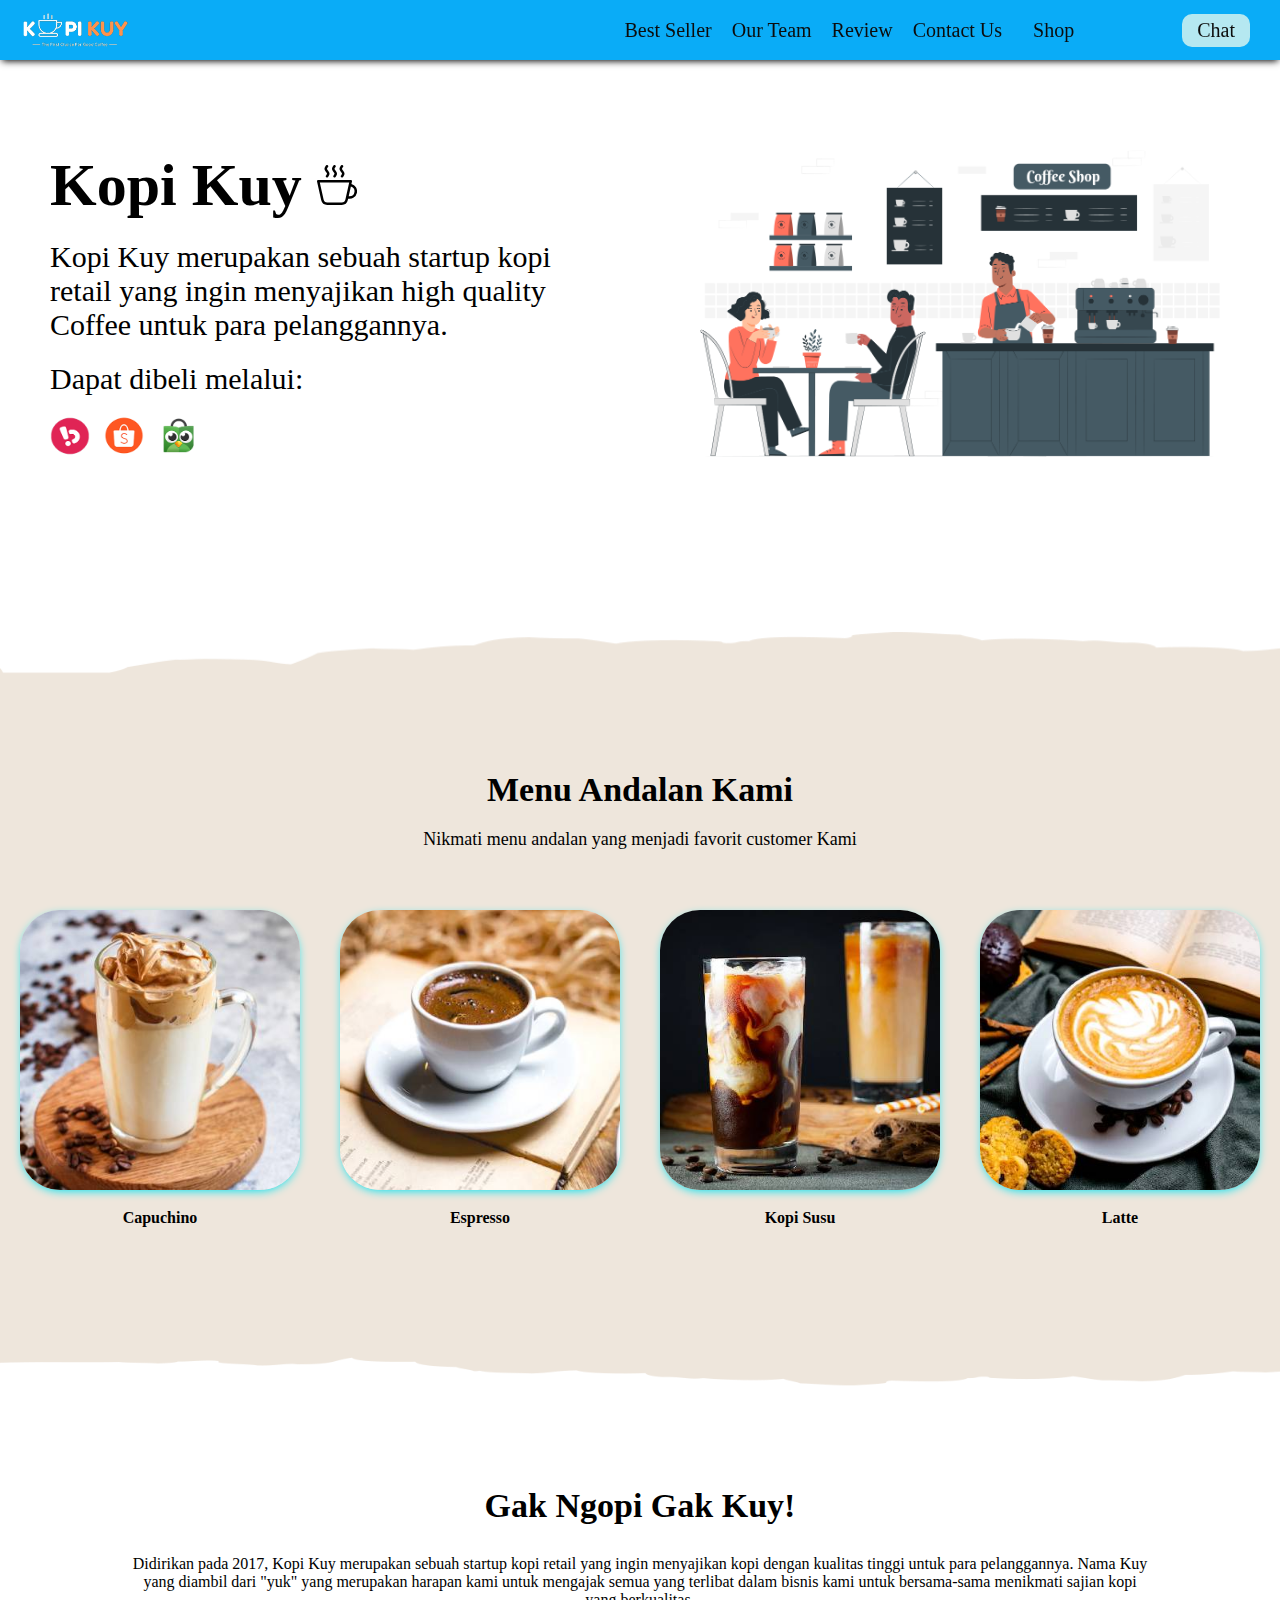
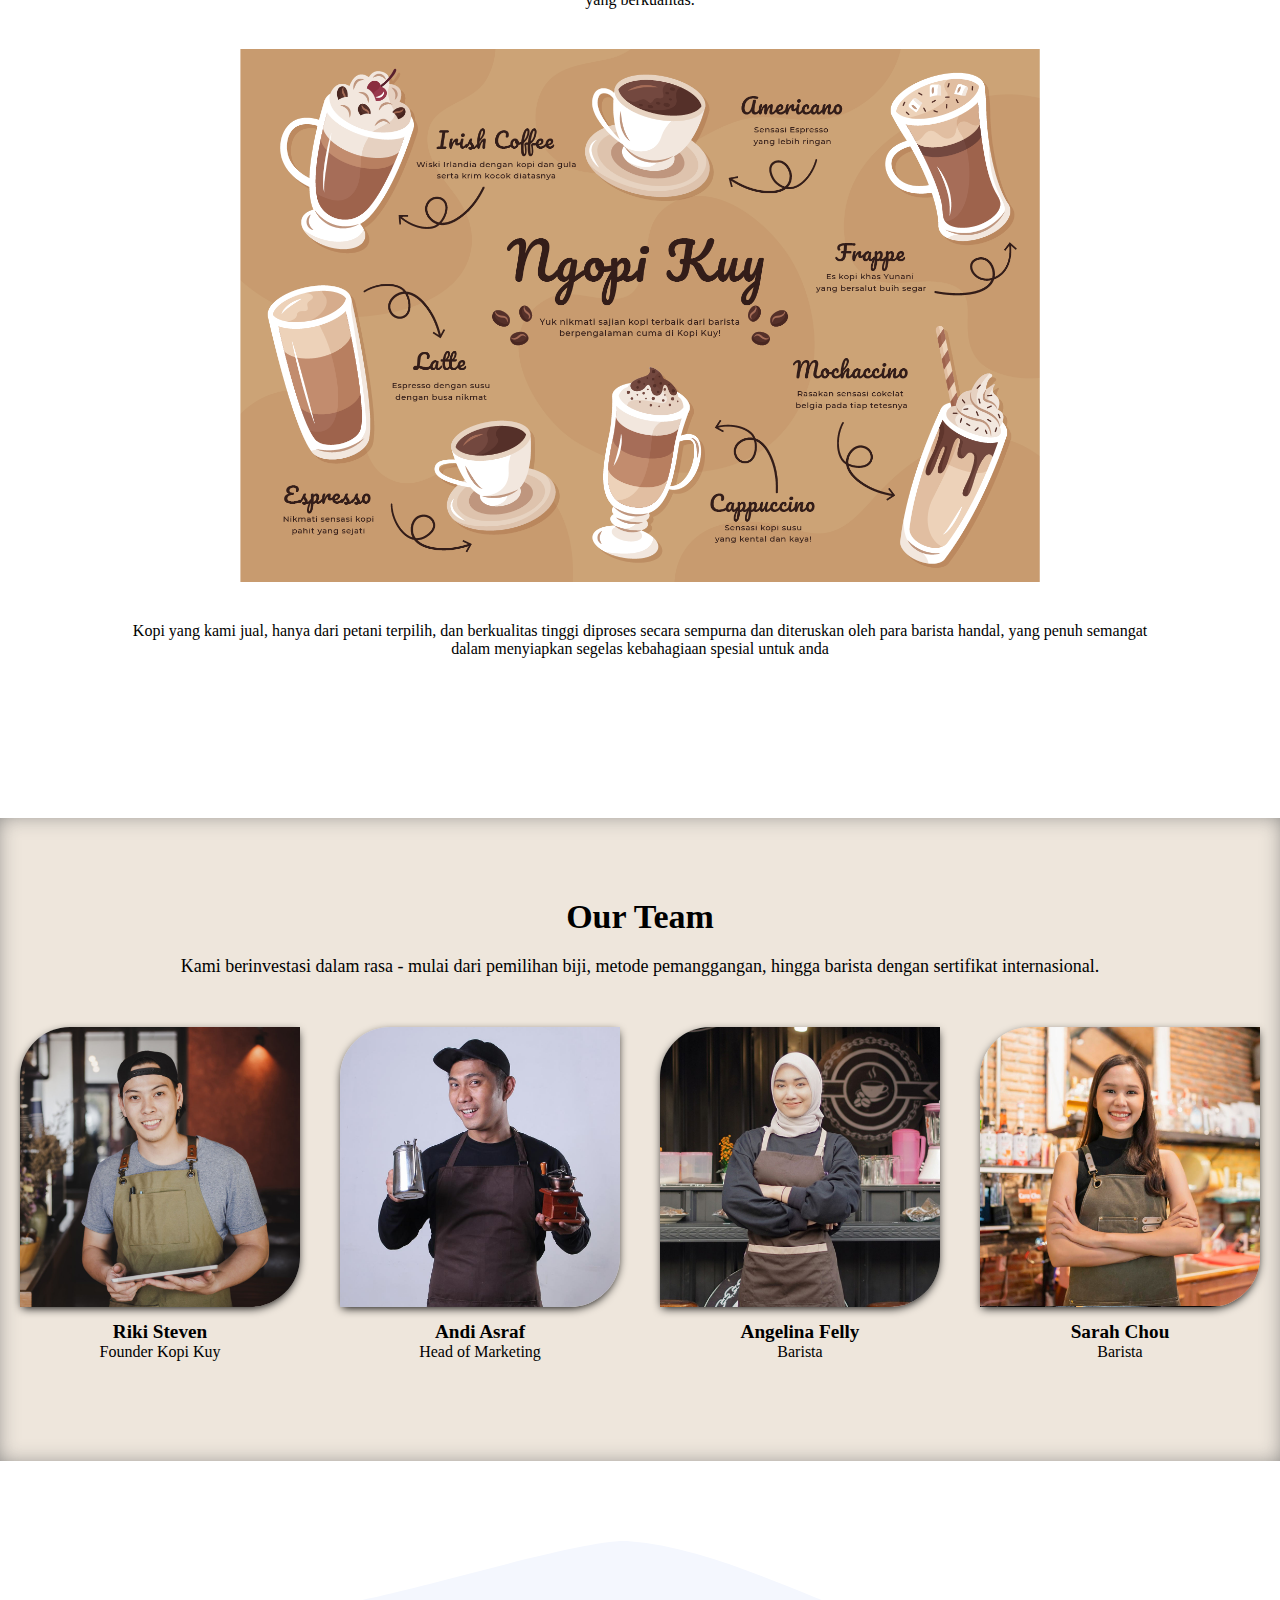
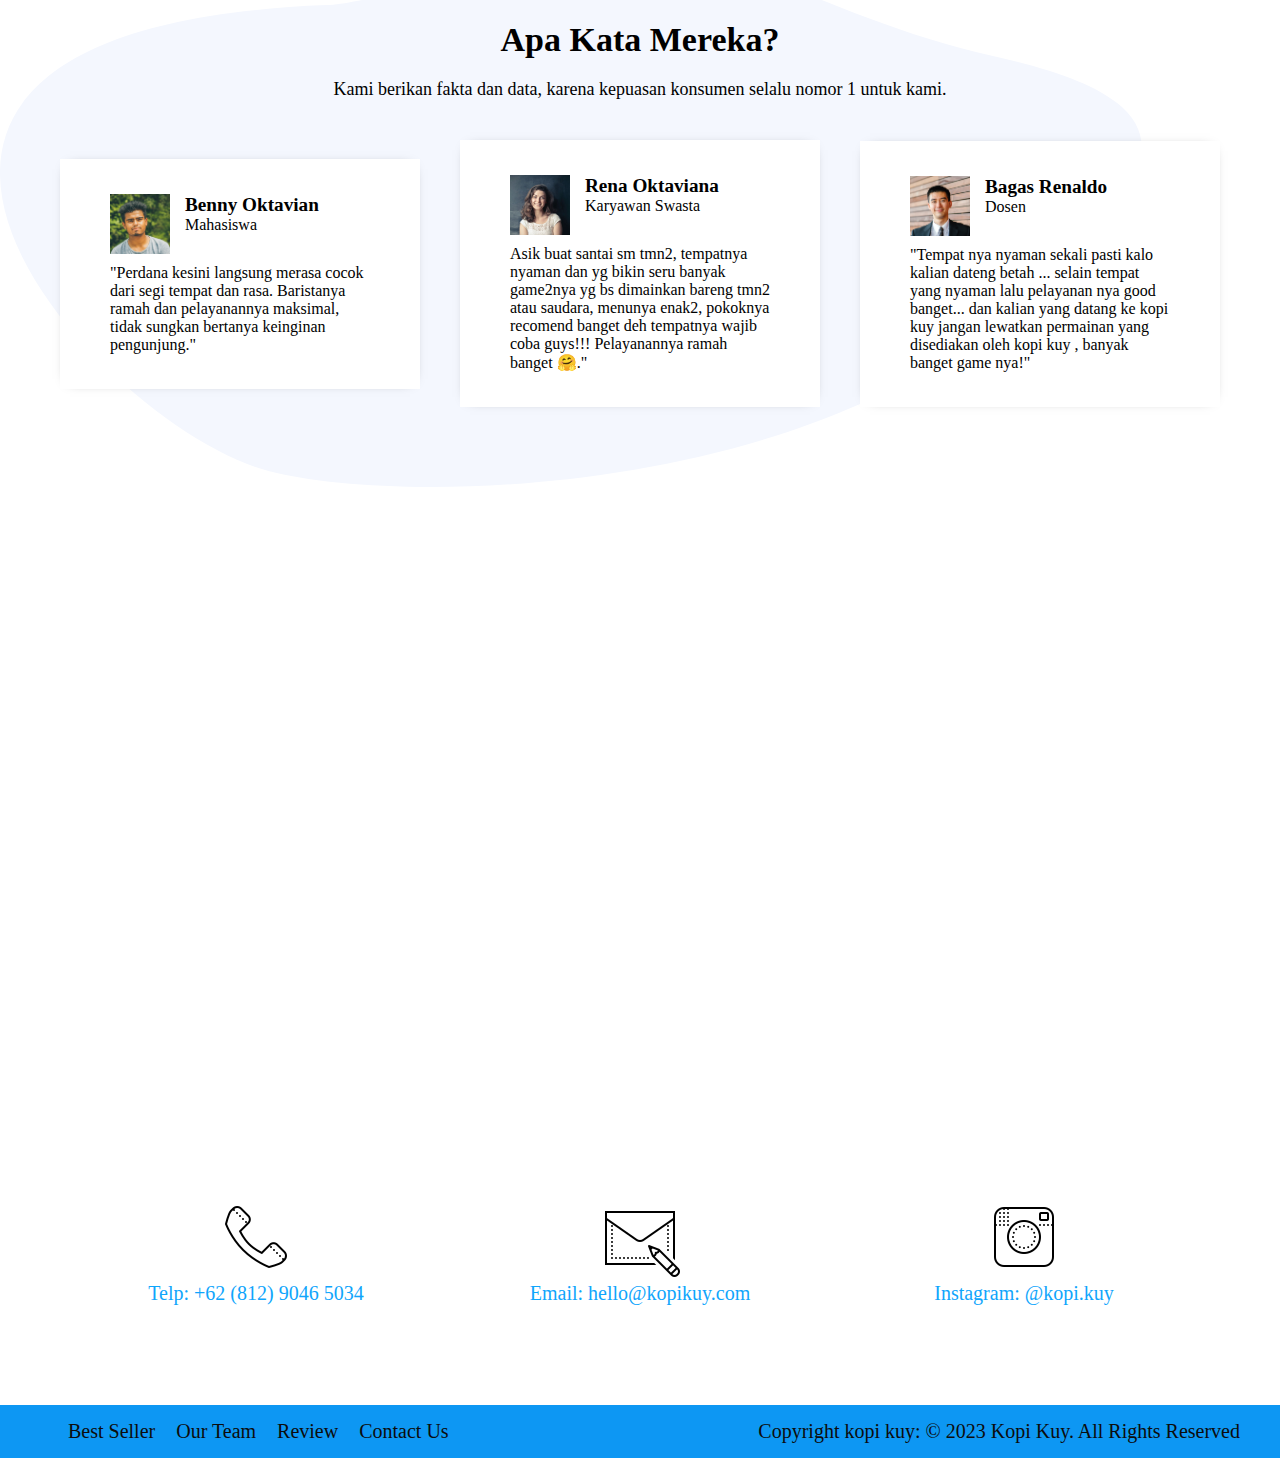
==== index.html @ c2d3ba1f "Commit Pertama" ====
<!DOCTYPE html>
<html lang="id">

<head>
    <meta charset="UTF-8">
    <meta http-equiv="X-UA-Compatible" content="IE=edge">
    <meta name="viewport" content="width=device-width, initial-scale=1.0">
    <link rel="shortcut icon" href="images/favicon.ico" type="image/x-icon">
    <title>Website Kopi Kuy</title>
    <link rel="stylesheet" href="css/style.css">
</head>

<body>
    <nav>
        <img class="logo" src="images/logo/logo_kuy.png">
        <div class="navigasi">
            <a href="#best-seller">Best Seller</a>
            <a href="#our-team">Our Team</a>
            <a href="#review">Review</a>
            <a href="#contact-us">Contact Us</a>
        </div>
        <a class="shop" href="produk.html">Shop</a>
        <a class="chat" href="https://wa.me/628123456?text=Saya ingin bertanya" target="_blank">Chat</a>
    </nav>

    <!-- Tulis Kode HTML / <header> Setelah baris di bawah ini (baris 28) -->

    <header>
        <div class="kiri">
            <h1>
                Kopi Kuy
                <img src="images/icon/icon_kopi.svg" alt="Logo Kopi">
            </h1>
            <p>
                Kopi Kuy merupakan sebuah startup kopi retail yang ingin menyajikan
                high quality Coffee untuk para pelanggannya.
            </p>
            <p>
                Dapat dibeli melalui:
            </p>
            <div class="olshop">
                <img src="images/logo/logo_bukalapak.png" alt="Logo bukalapak">
                <img src="images/logo/logo_shopee.png" alt="logo shopee">
                <img src="images/logo/logo_tokopedia.png" alt="logo tokopedia">
            </div>
        </div>
        <div class="kanan">
            <img src="images/header/header3.png" alt="gambar header">
        </div>
    </header>

    <main>
        <section class="best-seller" id="best-seller">
            <h2>
                Menu Andalan Kami
            </h2>
            <p>
                Nikmati menu andalan yang menjadi favorit customer Kami
            </p>
            <div class="produk">
                <img src="images/produk/product_capuchino.jpg" alt="">
                <p>
                    Capuchino
                </p>
            </div>
            <div class="produk">
                <img src="images/produk/product_espresso.jpg" alt="">
                <p>
                    Espresso
                </p>
            </div>
            <div class="produk">
                <img src="images/produk/product_kopi_susu.jpg" alt="">
                <p>
                    Kopi Susu
                </p>
            </div>
            <div class="produk">
                <img src="images/produk/product_latte.jpg" alt="">
                <p>
                    Latte
                </p>
            </div>

        </section>
        <section class="about-us" id="about-us">
            <h2>
                Gak Ngopi Gak Kuy!
            </h2>
            <p>
                Didirikan pada 2017, Kopi Kuy merupakan sebuah startup kopi retail
                yang ingin menyajikan kopi dengan kualitas tinggi untuk para pelanggannya.
                Nama Kuy yang diambil dari "yuk" yang merupakan harapan kami untuk mengajak semua
                yang terlibat dalam bisnis kami untuk bersama-sama menikmati sajian kopi yang berkualitas.
            </p>
            <img src="images/about-us/aset_kopi_jumbo.png" alt="">
            <p>
                Kopi yang kami jual, hanya dari petani terpilih, dan berkualitas tinggi diproses
                secara sempurna dan diteruskan oleh para barista handal, yang penuh semangat
                dalam menyiapkan segelas kebahagiaan spesial untuk anda
            </p>
        </section>
        <section class="our-team" id="our-team">
            <h2>
                Our Team
            </h2>
            <p>
                Kami berinvestasi dalam rasa - mulai dari pemilihan biji, metode pemanggangan,
                hingga barista dengan sertifikat internasional.
            </p>
            <div class="team">
                <img src="images/team/team1.jpg" alt="">
                <h3>
                    Riki Steven
                </h3>
                <p>
                    Founder Kopi Kuy
                </p>
            </div>
            <div class="team">
                <img src="images/team/team2.jpg" alt="">
                <h3>
                    Andi Asraf
                </h3>
                <p>
                    Head of Marketing
                </p>
            </div>
            <div class="team">
                <img src="images/team/team3.jpg" alt="">
                <h3>
                    Angelina Felly
                </h3>
                <p>
                    Barista
                </p>
            </div>
            <div class="team">
                <img src="images/team/team4.jpg" alt="">
                <h3>
                    Sarah Chou
                </h3>
                <p>
                    Barista
                </p>
            </div>
        </section>
        <section class="review" id="review">
            <h2>
                Apa Kata Mereka?
            </h2>
            <p>
                Kami berikan fakta dan data, karena kepuasan konsumen selalu nomor 1 untuk kami.
            </p>
            <div class="testimoni">
                <img src="images/customer/customer1.jpg" alt="">
                <div class="profile">
                    <h3>
                        Benny Oktavian
                    </h3>
                    <p>
                        Mahasiswa
                    </p>
                </div>
                <p>
                    "Perdana kesini langsung merasa cocok dari segi tempat dan rasa.
                    Baristanya ramah dan pelayanannya maksimal, tidak sungkan bertanya keinginan pengunjung."
                </p>
            </div>
            <div class="testimoni">
                <img src="images/customer/customer2.jpg" alt="">
                <div class="profile">
                    <h3>
                        Rena Oktaviana
                    </h3>
                    <p>
                        Karyawan Swasta
                    </p>
                </div>
                <p>
                    Asik buat santai sm tmn2, tempatnya nyaman dan yg bikin seru banyak game2nya
                    yg bs dimainkan bareng tmn2 atau saudara, menunya enak2, pokoknya recomend
                    banget deh tempatnya wajib coba guys!!! Pelayanannya ramah banget 🤗."
                </p>
            </div>
            <div class="testimoni">
                <img src="images/customer/customer3.jpg" alt="">
                <div class="profile">
                    <h3>
                        Bagas Renaldo
                    </h3>
                    <p>
                        Dosen
                    </p>
                </div>
                <p>
                    "Tempat nya nyaman sekali pasti kalo kalian dateng betah ...
                    selain tempat yang nyaman lalu pelayanan nya good banget...
                    dan kalian yang datang ke kopi kuy jangan lewatkan permainan yang disediakan
                    oleh kopi kuy , banyak banget game nya!"
                </p>
            </div>
        </section>
        <section class="contact-us" id="contact-us">
            <iframe
                src="https://www.google.com/maps/embed?pb=!1m14!1m8!1m3!1d7932.741866032694!2d106.668581!3d-6.214715!3m2!1i1024!2i768!4f13.1!3m3!1m2!1s0x2e69f9912c7f297b%3A0xe5a3a671dae861ab!2sKopi%20kuy!5e0!3m2!1sid!2sid!4v1680617229460!5m2!1sid!2sid"
                allowfullscreen="" loading="lazy" referrerpolicy="no-referrer-when-downgrade"></iframe>
            <div class="kontak">
                <img src="images/icon/icon_phone.png" alt="">
                <p>
                    Telp: +62 (812) 9046 5034
                </p>
            </div>
            <div class="kontak">
                <img src="images/icon/icon_mail.png" alt="">
                <p>
                    Email: hello@kopikuy.com
                </p>
            </div>
            <div class="kontak">
                <img src="images/icon/icon_instagram.png" alt="">
                <p>
                    Instagram: @kopi.kuy
                </p>
            </div>
        </section>
    </main>
    <footer>
        <div class="navigasi">
            <a href="#best-seller">Best Seller</a>
            <a href="#our-team">Our Team</a>
            <a href="#review">Review</a>
            <a href="#contact-us">Contact Us</a>
        </div>
        <p>
            Copyright kopi kuy: © 2023 Kopi Kuy. All Rights Reserved
        </p>
    </footer>
    <!--
        Kode HTML tidak boleh lewat dari batas ini
        Pastikan setiap section di tutup
        misalnya kode <section class="best-seller"> harus ada
        di bawah kode </header> (perhatikan ada garis miringnya
        dan setiap section harus setelah kode </section>
        jangan menulis <section> di dalam <section>
    -->
</body>

</html>
---- css/style.css ----
/* Kode * di bawah ini untuk mereset tampilan setiap web browser supaya seragam */

* {
   box-sizing: border-box;
   margin: 0;
   padding: 0;
}

html {
   /* scroll-behavior: smooth agar scroll ketika klik pada navigasi menjadi halus */
   scroll-behavior: smooth;
}

/* 
Kode di bawah ini untuk mengatur nav sampai footer agar memiliki tampilan flexibel
selengkapnya akan di bahas di hari ke 3
*/

nav,
header,
section,
footer {
   /* 
      display: flex memiliki pengaturan yang dapat mengatur agar elemen
      di dalamnya memiliki ukuran yang fleksibel
      digunakan saat ada elemen yang isinya lebih dari satu kolom
   */
   display: flex;
   /* 
      align-items: center mengatur elemen di dalamnya rata tengah vertikal
   */
   align-items: center;

   /* 
      justify-content: center mengatur elemen di dalamnya rata tengah horizontal
   */
   justify-content: center;

   /* 
      flex-wrap: wrap mengatur agar jika lebar elemen berlebih, maka elemen
      akan otomatis diletakan di baris baru (tidak dipaksakan di satu baris)
   */
   flex-wrap: wrap;
}



/* 
Kode @font-face untuk menginstall font ke dalam Website 
src adalah untuk lokasi fontnya, font dapat di cari di website https://fonts.google.com/
dengan memberi nama family, maka kita mendaftarkan font tersebut ke dalam website
*/

@font-face {
   src: url(../fonts/poppins.woff2);
   font-family: 'Poppins';
}

body {
   /* 
   mendaftarkan semua teks pada body menjadi family Poppins 
   kenapa pada body? karena elemen body membungkus semua elemen dari nav section sampai footer
   */
   font-family: 'Poppins;

}

/*
Misalnya ada font dari google yang bernama Irish Grover yang berada di:
https://fonts.gstatic.com/s/irishgrover/v23/buExpoi6YtLz2QW7LA4flVgv__RP.woff2

maka bisa coba copy kode berikut untuk menginstall font tadi:

@font-face {
  font-family: 'Irish Grover';
  font-style: normal;
  font-weight: 400;
  src: url(https://fonts.gstatic.com/s/irishgrover/v23/buExpoi6YtLz2QW7LA4flVgv__RP.woff2) format('woff2');
}

Jika kode di atas sudah di copy
Nanti pada element yang ingin menggunakan font Irish Grover Tadi, tinggal diganti font-familynya
misal mau mengganti h1 dan h2 maka kodenya sebagai berikut:

h1,h2 {
   font-family: 'Irish Grover';
}

*/


a {
   /* menghilangkan garis bawah pada link */
   text-decoration: none;

   /* 
   color: adalah untuk mengganti warna tulisan.
   color:unset digunakan pada a untuk menghilangkan warna bawaan pada link (biasanya warna biru) 
   */
   color: unset;
}

h2 {
   /* mengatur ukuran huruf ke 34 pixel */
   font-size: 34px;
}

h3 {
   /* mengatur ukuran huruf ke 1.2rem */
   font-size: 1.2rem;
}

h1,
h2,
h3 {
   /* mengatur tebal huruf bisa bold, normal*/
   font-weight: bold;
}

img {
   /* 
      kode max-width artinya lebar maksimal
      mengatur agar semua elemen img memiliki lebar maksimal 100% agar
      besar gambar tidak melebihi layar ataupun elemen pembungkus
   */
   max-width: 100%;
}

/* Navigasi */

nav {
   /* 
   background-color mengatur warna latar belakang 
   untuk pengguna hp, pergantian warna tidak bisa seperti vs code
   hanya dapat menggunakan warna bahasa inggris seperti: red, green, brown, purple dsb
   untuk pengguna vscode silahkan arahkan mouse ke kotak warna di bawah
   untuk mengganti warna sesuai keinginan
   */
   background-color: #0aacf7;

   /* box-shadow membuat efek bayangan */
   box-shadow: 0 3px 7px -2px #000;

   /* width mengatur lebar elemen. 100% agar lebarnya full dari kiri sampai kanan layar */
   width: 100%;

   /* 
   padding digunakan untuk memberi jarak ke dalam. 
   efeknya bila digunakan pada elemen yang memiliki warna latar akan membuat elemen tersebut 'gemuk'
   padding-top artinya jarak ke atas, nilai padding dapat berupa
   padding-top, padding-bottom, padding-left, padding-right
   */
   padding-top: 10px;
   padding-bottom: 10px;

   /* 
   position mengatur posisi elemen, position:fixed supaya elemen nav akan ikut menempel di atas layar
   saat kita scroll ke bawah. Jika ingin navigasi gak nempel, bisa menggunakan position:static;
   */
   position: fixed;

   /* Nilai z-index semakin besar, maka elemen akan semakin di depan */
   z-index: 500;
}

img.logo {
   /* height mengatur tinggi elemen */
   height: 40px;
   /* penjelasan margin mirip dengan padding, fungsinya untuk memberi jarak pada elemen */
   margin-left: 20px;
}

div.navigasi {
   margin-left: auto;
   margin-right: 15px;
}

nav a {
   color: #0c0c0c;
   padding-left: 8px;
   padding-right: 8px;
   font-size: 20px;
}

a.shop {
   margin-right: 100px;
}

a.chat {
   margin-right: 30px;
   background-color: rgb(181, 232, 241);
   color: #0c0c0c;
   padding-top: 5px;
   padding-right: 15px;
   padding-bottom: 5px;
   padding-left: 15px;
   border-radius: 10px;
}


/* 
   PERHATIKAN bahwa dalam mengatur elemen, nama elemen langsung ditulis
   sedangkan untuk mengatur class, dibutuhkan tanda titik (.) terlebih dulu
   img {} berarti seluruh elemen dengan tag img (<img src="....">), 
   sedangkan .img artinya hanya elemen dengan class img (<img class="img" src="...">) 
*/


/* HEADER */


header,
section {
   /*
    padding mengatur jarak ke dalam
    pada padding dan margin ditambahkan top / right / bottom / top 
    untuk mengatur jarak masing-masing 
   */
   padding-top: 80px;
   padding-bottom: 80px;

   /* margin mengatur jarak ke luar */
   margin-bottom: 80px;
}

/* penulisan CSS dapat digabung dengan beberapa elemen */
header div.kiri,
header div.kanan {
   /* width mengatur lebar elemen. 50% artinya setengah ukuran elemen pembungkus */
   width: 50%;
   padding: 50px;
}

header h1 {
   margin-bottom: 20px;
   font-size: 60px;
}

header p {
   /* font-size digunakan untuk mengatur ukuran huruf */
   font-size: 30px;
   margin-bottom: 20px;
}

div.olshop img {
   width: 40px;
   /* aspect-ratio:1 agar tinggi menyesuaikan width */
   aspect-ratio: 1;
   margin-right: 10px;
}

/* Best Seller */

section.best-seller {
   position: relative;

   /* background-color mengatur warna latar belakang elemen */
   background-color: #EEE6DC;

   /* text-align mengatur rata tulisan, bisa bernilai: left, right, center, justify */
   text-align: center;
}

/* 
terkait position, after, dan before memerlukan pemahaman mendalam
terkait layout pada CSS untuk dapat memahami secara penuh 
*/

section.best-seller::before,
section.best-seller::after {
   position: absolute;
   content: "";
   width: 100%;
   height: 76px;

   /* background-image untuk menambahkan gambar sebagai background */
   background-image: url(../images/background/garis-atas.png);

   /*background-size agar gambar latar menyesuaikan tinggi / lebar elemen */
   background-size: cover;

   top: -60px;
   left: 0;
}

section.best-seller::after {
   height: 60px;
   background-image: url(../images/background/garis-bawah.png);
   top: unset;
   bottom: -60px;
}

section.best-seller h2 {
   margin-bottom: 20px;
   width: 100%;
}

/* 
Penulisan section.best-seller > p berarti mengatur elemen p yang langsung
di bungkus oleh elemen <section class="best-seller">
aturan ini tidak berlaku untuk elemen <p> yang ada di dalam <div class="produk">
*/

section.best-seller>p {
   font-size: 18px;
   margin-bottom: 40px;
   width: 100%;
}

div.produk {
   /* 
      Penulisan padding dan margin seperti padding:20px ini penulisan singkat 
      yang berarti top, right, bottom, left nilainya sama, yaitu 20px 
   */
   padding: 20px;
   width: 25%;
}

div.produk img {
   /* transition membuat animasi transisi dari perubahan style, 0.3s berarti 0.3 detik */
   transition: all 0.1s ease;

   /* border-radius  Membuat sudut membulat */
   border-radius: 40px;

   /* box-shadow membuat efek bayangan */
   box-shadow: 0 3px 10px -2px #05e2f1;
}

/*

kode div.produk img:hover akan dijalankan saat mouse ada di atas elemen <img> yang ada
di dalam <div class="produk"> 
karena ada efek transition pada div.produk img 
maka akan menghasilkan efek animasi yang smooth

*/
div.produk img:hover {

   /* membuat transformasi, bisa berupa scale(1.05), rotate(180deg), translateY(-50px), dsb */
   transform: scale(0.8);
   border-radius: 80%;
}

div.produk p {
   margin-top: 15px;
   font-weight: bold;
}



/* About US */

section.about-us {
   /* max-width: 80%; mengatur lebar maksimal elemen tidak boleh melebihi 80% layar */
   max-width: 80%;

   /* margin-left dan margin-right auto akan membuat posisi elemen berada di tengah */
   margin-left: auto;
   margin-right: auto;
   text-align: center;
}

section.about-us h2 {
   margin-bottom: 30px;
   width: 100%;
}

section.about-us img {
   /* 
      Penulisan width: 800px dan max-width: 100% mengatur agar
      elemen memiliki lebar 800px namun tidak boleh melebihi 100% ukuran layar
   */
   width: 800px;
   max-width: 100%;
   margin: auto;
}

/*
section.about-us p:nth-child(2) berarti mengatur elemen ke 2 dengan jenis <p>
yang ada di dalam <section class="about-us">
*/

section.about-us p:nth-child(2) {
   margin-bottom: 40px;
}

section.about-us p:nth-child(4) {
   margin-top: 40px;
}


/* OUR TEAM */

section.our-team {
   background-color: #EEE6DC;
   box-shadow: inset 0px 0px 23px -6px #707070;
   text-align: center;
}

section.our-team h2 {
   margin-bottom: 20px;
   width: 100%;
}

section.our-team>p {
   margin-bottom: 30px;
   font-size: 18px;
   width: 800px;
   max-width: 90%;
   margin-left: auto;
   margin-right: auto;
   width: 100%;
}

div.team {
   width: 25%;
   padding: 20px;
}

div.team img {
   width: 100%;
   aspect-ratio: 1/1;
   object-fit: cover;
   box-shadow: 0 3px 10px -2px #000;
   border-radius: 50px 0px 50px 0px;
   margin-bottom: 10px;
}

div.team img:hover {
   transform: scale(0.8);
   border-radius: 90%;
}

/* REVIEW */

section.review {
   background-image: url(../images/background/bg-review.svg);
   /* 
      background-size: contain;
      membuat gambar latar belakang tidak terpotong
   */
   background-size: contain;

   /* 
      background-repeat: no-repeat;
      membuat gambar latar belakang tidak diulang (duplikat)
   */
   background-repeat: no-repeat;
   padding-left: 40px;
   padding-right: 40px;
   justify-content: space-around;
   /* align-items: stretch; membuat tinggi elemen di dalam .review .baris seragam */
   text-align: center;
}

section.review h2 {
   margin-bottom: 20px;
   width: 100%;
}

section.review>p {
   margin-bottom: 40px;
   font-size: 18px;
   width: 100%;
}

div.testimoni {
   width: 30%;
   display: flex;
   flex-wrap: wrap;
   padding: 35px 50px;
   box-shadow: 0px 0px 12px -10px #000;
   background-color: #fff;
}

div.testimoni img {
   width: 60px;
   height: 60px;
   margin-right: 15px;
   object-fit: cover;
}

div.profile {
   text-align: left;
   display: block;
   margin-bottom: 30px;
   width: calc(100% - 75px);
}

div.profile p {
   width: 100%;
   text-align: left;
}

div.testimoni>p {
   width: 100%;
   text-align: left;
}


/* CONTACT US */
section.contact-us {
   margin-bottom: 20px;
}

section.contact-us iframe {
   width: 100%;
   height: 500px;
   border: 0;
}

div.kontak {
   width: 30%;
   /* color mengatur warna tulisan */
   color: rgb(15, 165, 252);
   text-align: center;
   margin-top: 50px;
   font-size: 20px;
}


/* FOOTER */

footer {
   background-color: #0d97f3;
   padding-top: 15px;
   padding-bottom: 15px;
   color: #0c0c0c;
   padding-right: 40px;
   padding-left: 40px;
   font-size: 20px;
}

footer div.navigasi {
   margin-left: 20px;
   margin-right: auto;
}

footer div.navigasi a {
   padding: 8px;
}

/* UNTUK kode RESPONSIF hari ke 3 tulis DI BAWAH sini */

@media (max-width:600px) {
   .navigasi {
      display: none;
   }

   a.shop {
      margin-right: 10px;
      margin-left: auto;
   }

   header div.kiri,
   header div.kanan {
      width: 100%;
      padding: 10px;
      text-align: center;
   }

   div.produk,
   div.team,
   div.kontak {
      width: 50%
   }

   div.testimoni {
      width: 100%;

   }

   section.review {
      padding-left: 20px;
      padding-right: 20px;
   }

   div.testimoni>p {
      width: 100%;
      text-align: center;
   }
}

/* Kode CSS Selesai di sini */
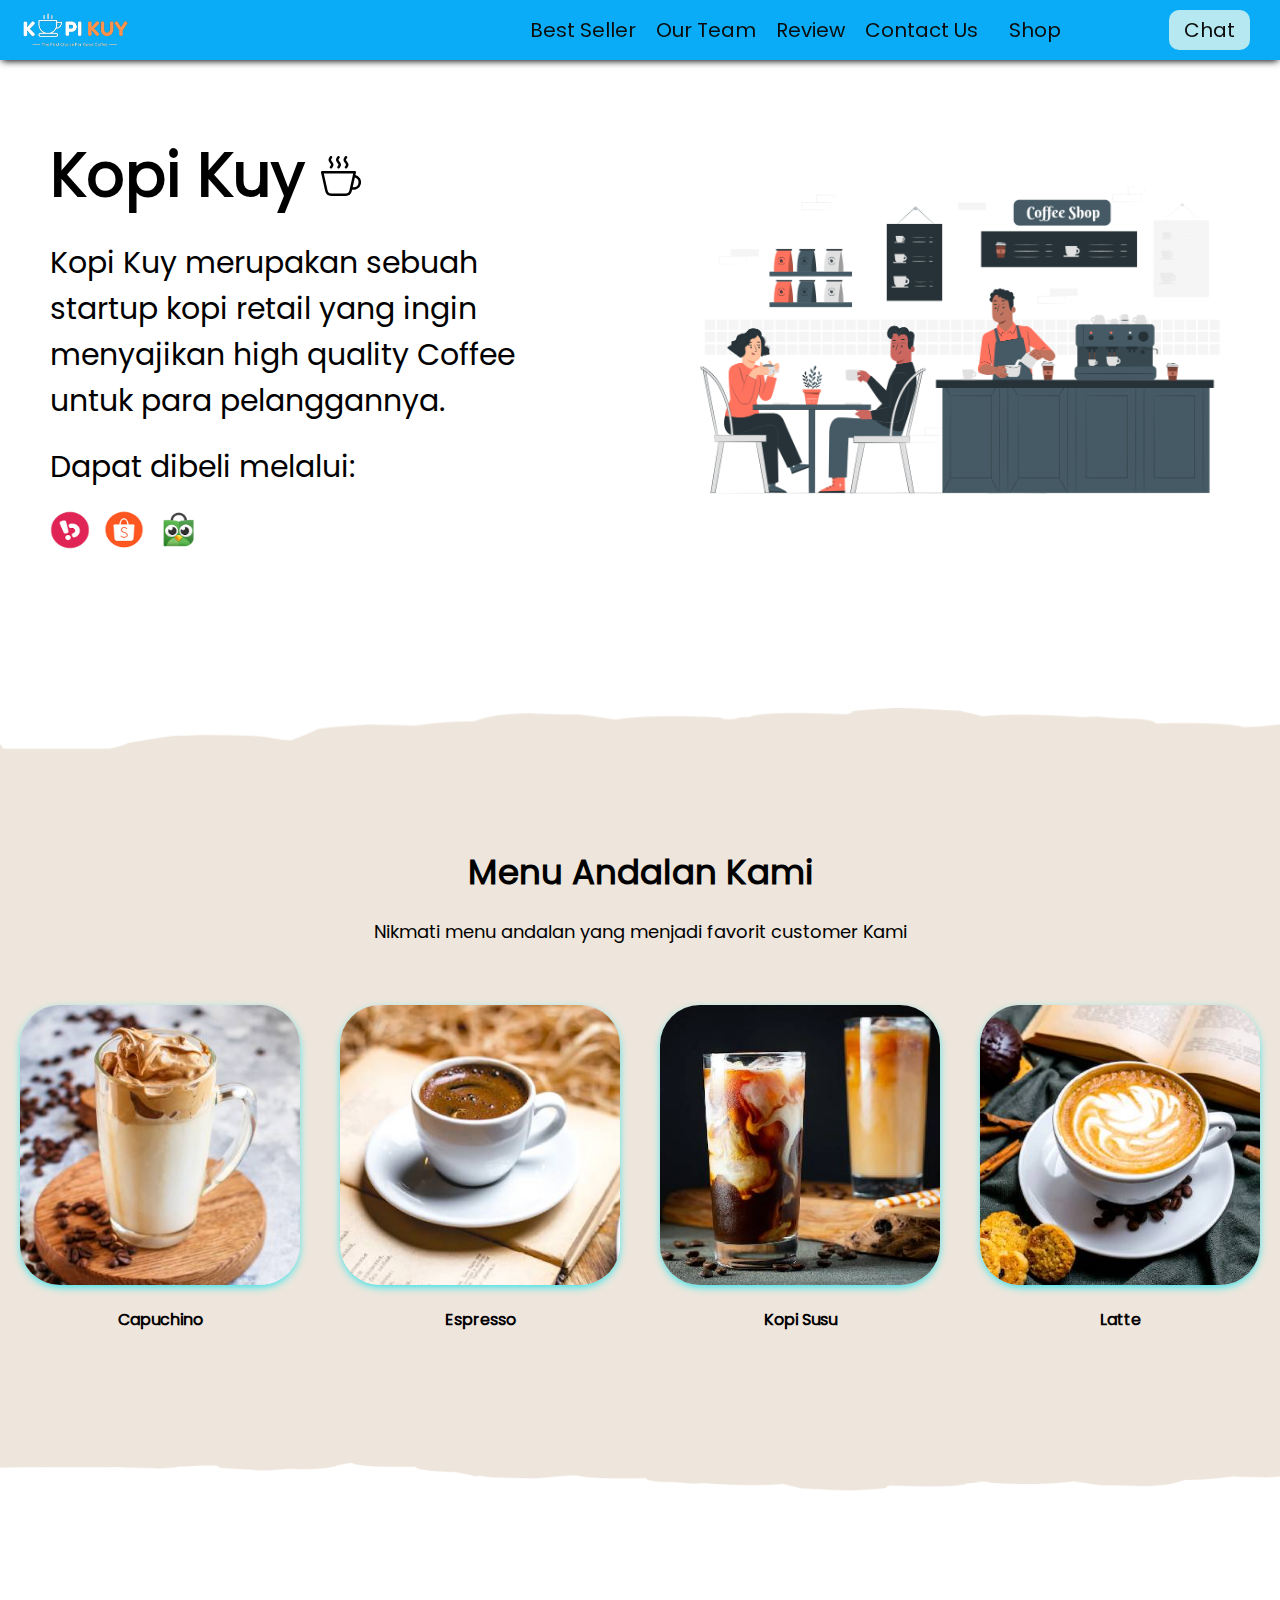
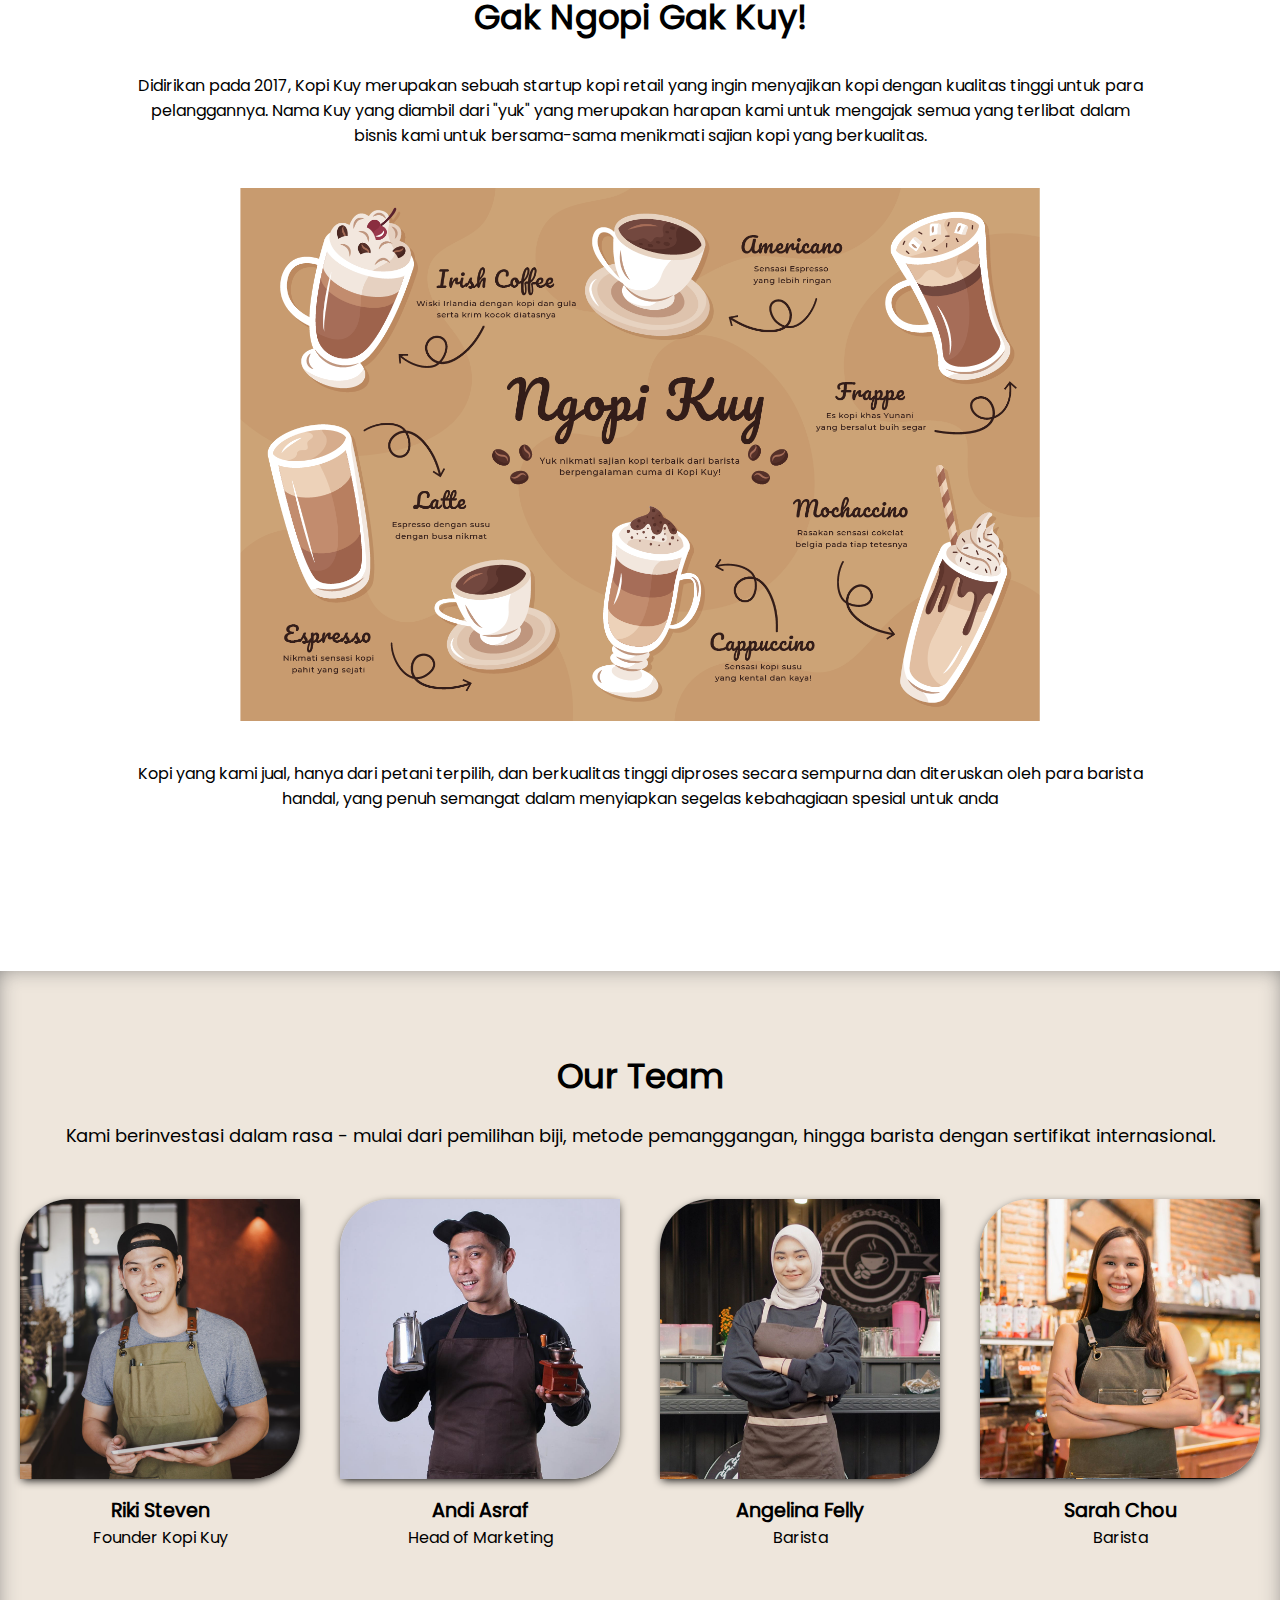
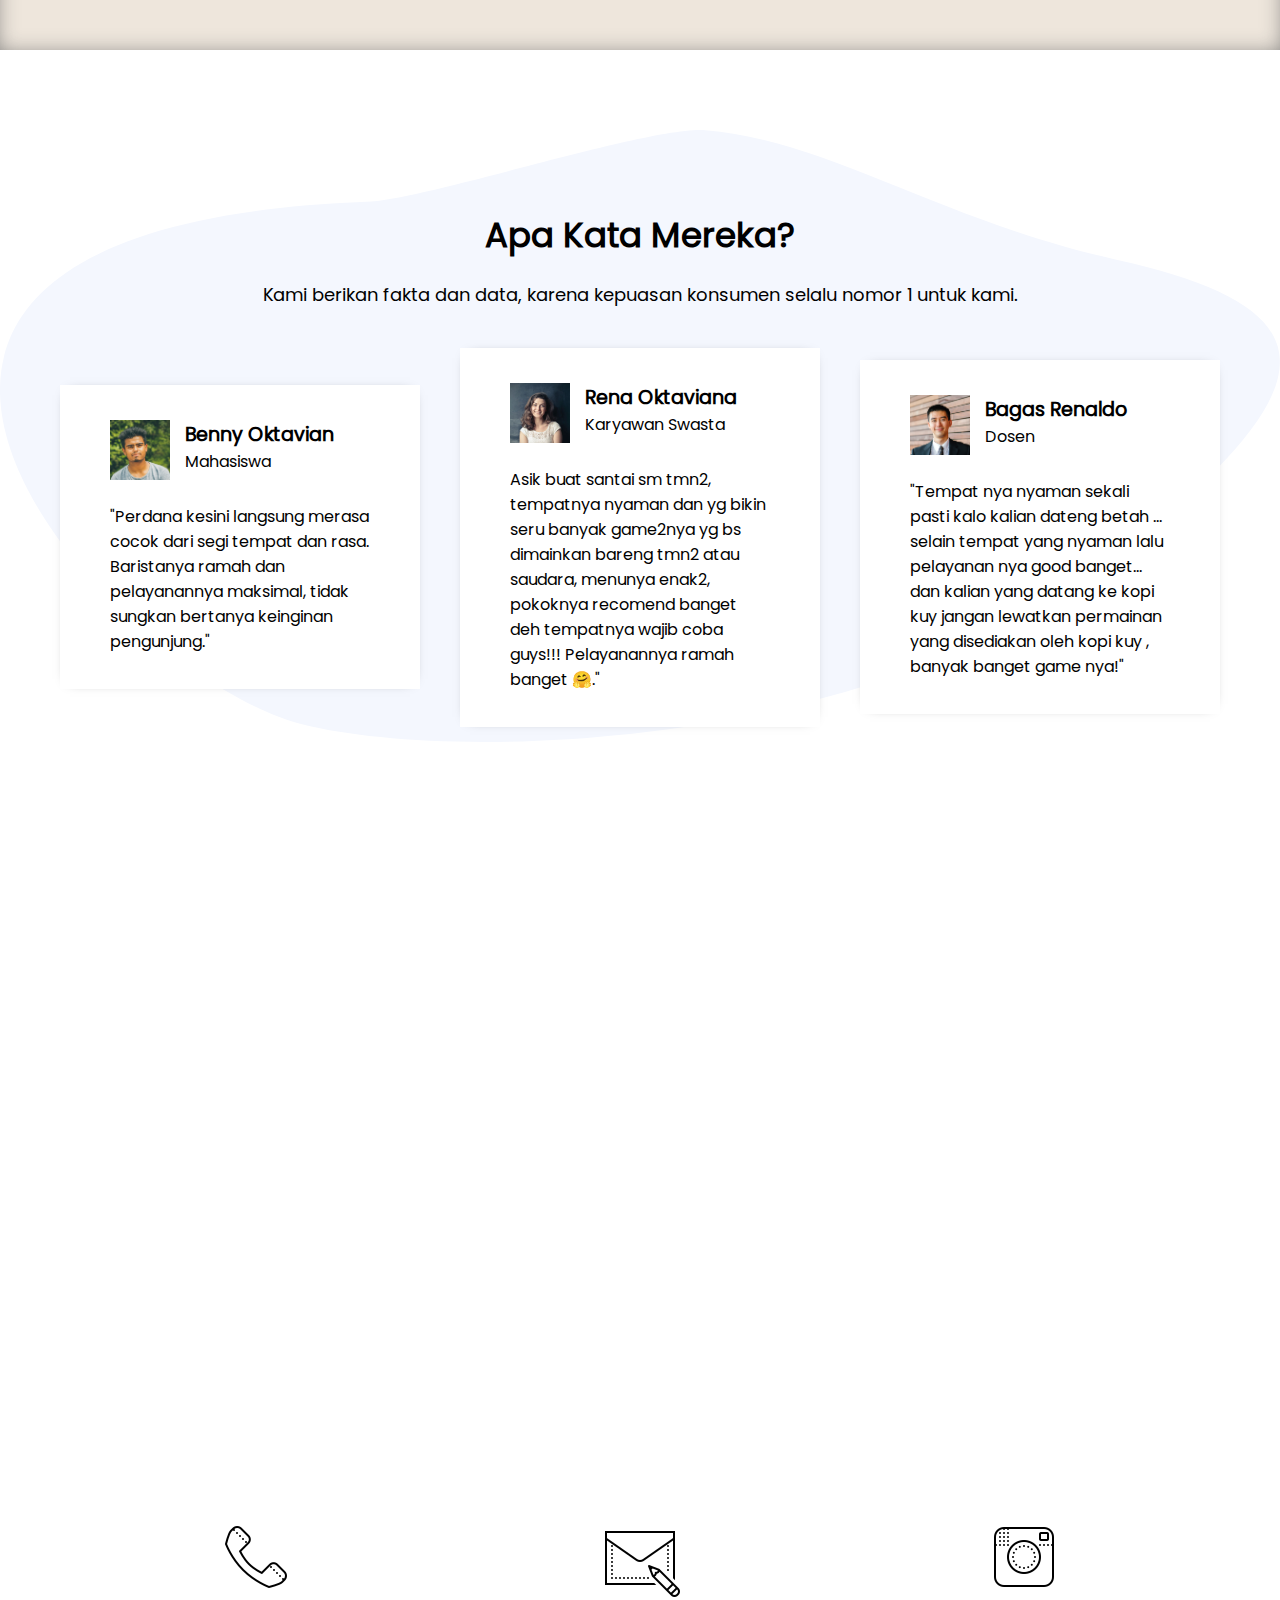
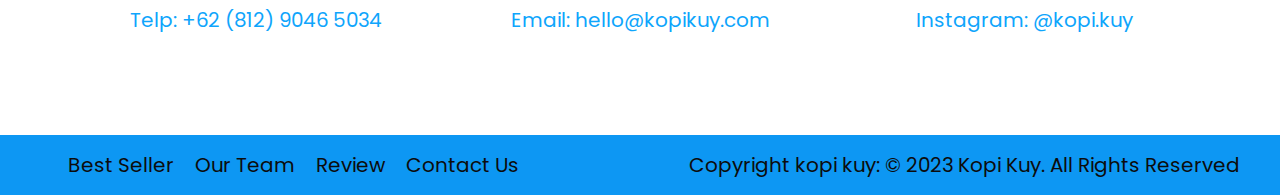
==== commit 13092ef9: "ubah nomor hp" ====
--- a/index.html
+++ b/index.html
@@ -20,7 +20,7 @@
             <a href="#contact-us">Contact Us</a>
         </div>
         <a class="shop" href="produk.html">Shop</a>
-        <a class="chat" href="https://wa.me/628123456?text=Saya ingin bertanya" target="_blank">Chat</a>
+        <a class="chat" href="https://wa.me/6281382165201?text=Saya ingin bertanya" target="_blank">Chat</a>
     </nav>
 
     <!-- Tulis Kode HTML / <header> Setelah baris di bawah ini (baris 28) -->
--- a/css/style.css
+++ b/css/style.css
@@ -61,7 +61,7 @@
    mendaftarkan semua teks pada body menjadi family Poppins 
    kenapa pada body? karena elemen body membungkus semua elemen dari nav section sampai footer
    */
-   font-family: 'Poppins;
+   font-family: 'Poppins';
 
 }
 
@@ -425,6 +425,7 @@
    box-shadow: 0 3px 10px -2px #000;
    border-radius: 50px 0px 50px 0px;
    margin-bottom: 10px;
+   transition: all 0.5s ease
 }
 
 div.team img:hover {
